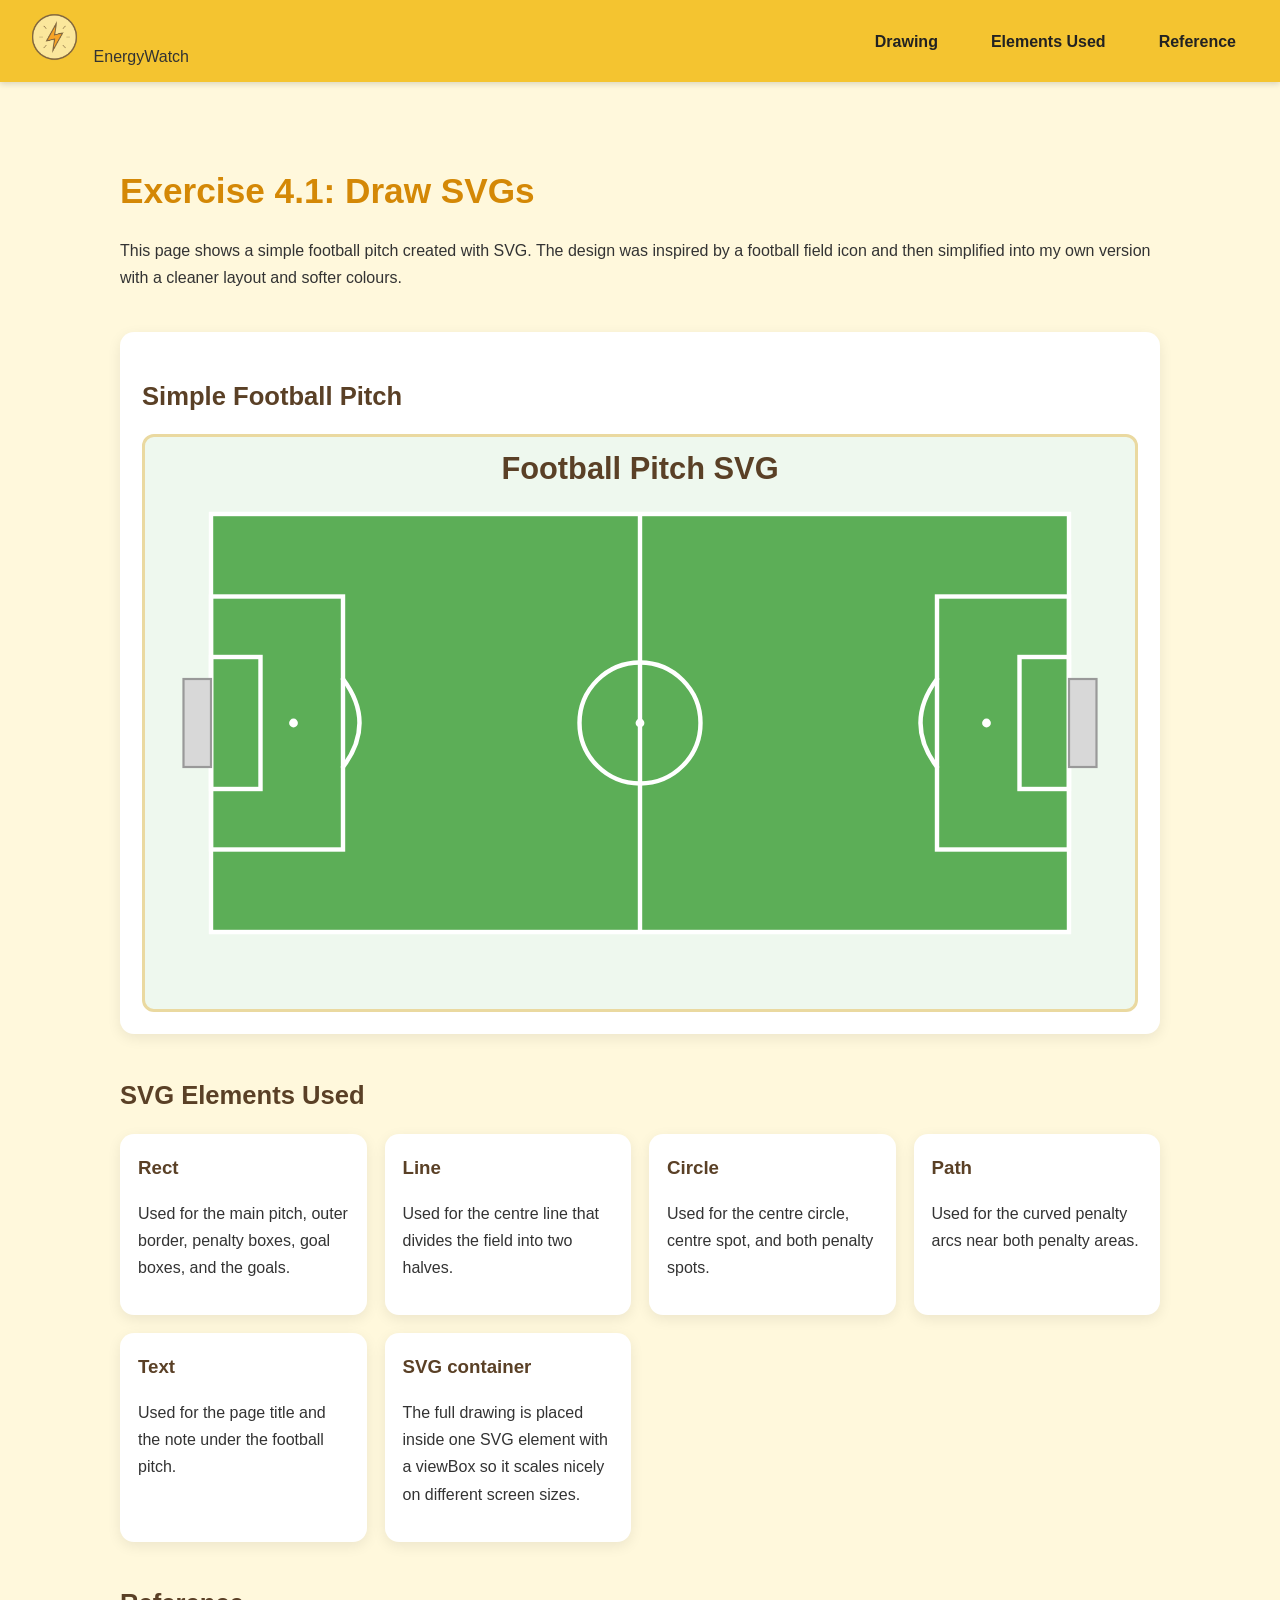
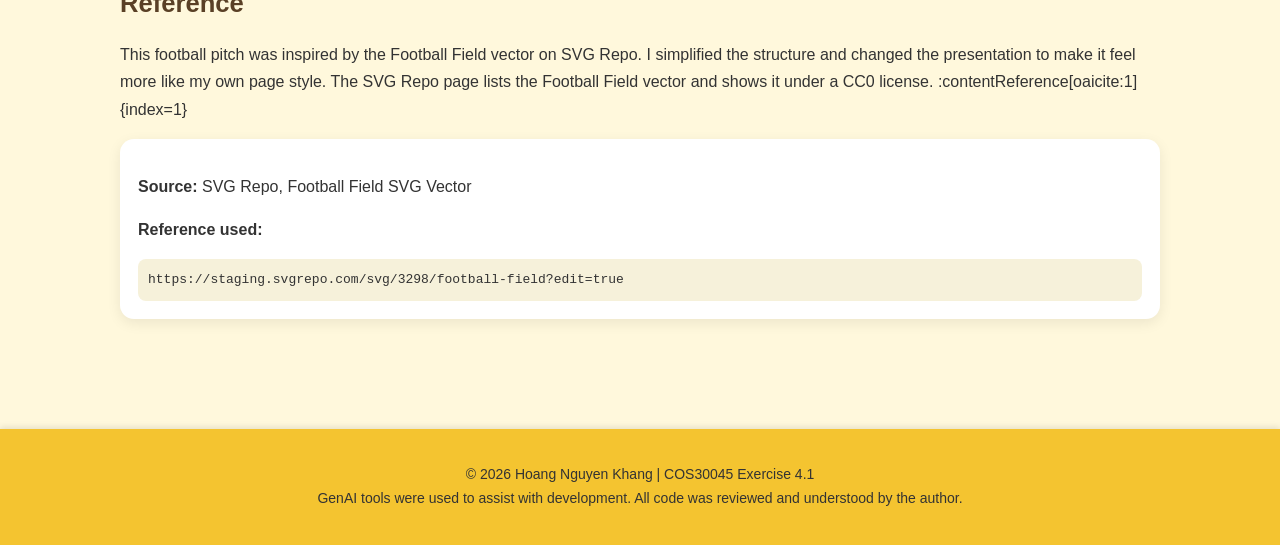
==== Exercise 4.1 (House)/index.html @ 91604069 "a" ====
<!DOCTYPE html>
<html lang="en">
<head>
  <meta charset="UTF-8">
  <meta name="viewport" content="width=device-width, initial-scale=1">
  <title>Exercise 4.1 Draw SVGs</title>
  <link rel="stylesheet" href="css/style.css">
</head>
<body>

<header>
  <nav class="navbar">
    <div class="logo" onclick="showPage('home')">
      <img src="images/PowerIcon.png" alt="Power Logo">
      <span>EnergyWatch</span>
    </div>

    <ul class="nav-links">
      <li><a href="#drawing">Drawing</a></li>
      <li><a href="#elements">Elements Used</a></li>
      <li><a href="#reference">Reference</a></li>
    </ul>
  </nav>
</header>

<main>
  <section class="intro-section">
    <h1>Exercise 4.1: Draw SVGs</h1>
    <p>
      This page shows a simple football pitch created with SVG. The design was
      inspired by a football field icon and then simplified into my own version
      with a cleaner layout and softer colours.
    </p>
  </section>

  <section id="drawing" class="scene-section">
    <div class="scene-card">
      <h2>Simple Football Pitch</h2>

      <svg viewBox="0 0 900 520" class="scene-svg" role="img" aria-labelledby="pitchTitle pitchDesc">
        <title id="pitchTitle">Simple football pitch drawing</title>
        <desc id="pitchDesc">
          A football pitch with grass, field lines, a centre line, centre circle,
          penalty areas, goal areas, penalty spots, goals, and title text.
        </desc>

        <!-- pitch background -->
        <rect x="60" y="70" width="780" height="380" class="pitch"></rect>

        <!-- outer border -->
        <rect x="60" y="70" width="780" height="380" class="field-line"></rect>

        <!-- centre line -->
        <line x1="450" y1="70" x2="450" y2="450" class="field-line"></line>

        <!-- centre circle -->
        <circle cx="450" cy="260" r="55" class="field-line"></circle>

        <!-- centre spot -->
        <circle cx="450" cy="260" r="4" class="spot"></circle>

        <!-- left penalty area -->
        <rect x="60" y="145" width="120" height="230" class="field-line"></rect>

        <!-- left goal box -->
        <rect x="60" y="200" width="45" height="120" class="field-line"></rect>

        <!-- left penalty spot -->
        <circle cx="135" cy="260" r="4" class="spot"></circle>

        <!-- right penalty area -->
        <rect x="720" y="145" width="120" height="230" class="field-line"></rect>

        <!-- right goal box -->
        <rect x="795" y="200" width="45" height="120" class="field-line"></rect>

        <!-- right penalty spot -->
        <circle cx="765" cy="260" r="4" class="spot"></circle>

        <!-- left goal -->
        <rect x="35" y="220" width="25" height="80" class="goal"></rect>

        <!-- right goal -->
        <rect x="840" y="220" width="25" height="80" class="goal"></rect>

        <!-- penalty arcs -->
        <path d="M 180 220 Q 210 260 180 300" class="arc-line"></path>
        <path d="M 720 220 Q 690 260 720 300" class="arc-line"></path>

        <!-- labels -->
        <text x="450" y="38" text-anchor="middle" class="scene-title">Football Pitch SVG</text>
        

      </svg>
    </div>
  </section>

  <section id="elements" class="elements-section">
    <h2>SVG Elements Used</h2>

    <div class="elements-grid">
      <div class="element-box">
        <h3>Rect</h3>
        <p>
          Used for the main pitch, outer border, penalty boxes, goal boxes,
          and the goals.
        </p>
      </div>

      <div class="element-box">
        <h3>Line</h3>
        <p>
          Used for the centre line that divides the field into two halves.
        </p>
      </div>

      <div class="element-box">
        <h3>Circle</h3>
        <p>
          Used for the centre circle, centre spot, and both penalty spots.
        </p>
      </div>

      <div class="element-box">
        <h3>Path</h3>
        <p>
          Used for the curved penalty arcs near both penalty areas.
        </p>
      </div>

      <div class="element-box">
        <h3>Text</h3>
        <p>
          Used for the page title and the note under the football pitch.
        </p>
      </div>

      <div class="element-box">
        <h3>SVG container</h3>
        <p>
          The full drawing is placed inside one SVG element with a viewBox so it
          scales nicely on different screen sizes.
        </p>
      </div>
    </div>
  </section>

  <section id="reference" class="notes-section">
    <h2>Reference</h2>
    <p>
      This football pitch was inspired by the Football Field vector on SVG Repo.
      I simplified the structure and changed the presentation to make it feel
      more like my own page style. The SVG Repo page lists the Football Field
      vector and shows it under a CC0 license. :contentReference[oaicite:1]{index=1}
    </p>

    <div class="reference-box">
      <p><strong>Source:</strong> SVG Repo, Football Field SVG Vector</p>
      <p><strong>Reference used:</strong></p>
      <code>https://staging.svgrepo.com/svg/3298/football-field?edit=true</code>
    </div>
  </section>
</main>

<footer>
  <p>
    © 2026 Hoang Nguyen Khang | COS30045 Exercise 4.1
    <br>
    GenAI tools were used to assist with development. All code was reviewed and understood by the author.
  </p>
</footer>

</body>
</html>
---- Exercise 4.1 (House)/css/style.css ----
:root {
  --bg-main: #fff8dc;
  --gold: #f4c430;
  --gold-light: #ffdd57;
  --text-main: #333;
  --white: #ffffff;
  --pitch-green: #5cae57;
  --pitch-dark: #3b7d37;
  --line-white: #ffffff;
  --goal-grey: #d8d8d8;
  --brown: #5a4026;
}

* {
  box-sizing: border-box;
}

body {
  margin: 0;
  font-family: "Segoe UI", Arial, sans-serif;
  background-color: var(--bg-main);
  color: var(--text-main);
  line-height: 1.7;
}

.navbar {
  display: flex;
  justify-content: space-between;
  align-items: center;
  background-color: #f4c430;
  padding: 12px 30px;
  box-shadow: 0 2px 6px rgba(0,0,0,0.15);
}

.logo img {
  height: 50px;
  width: auto;
  margin-right: 10px;
}

.nav-links {
  list-style: none;
  display: flex;
  gap: 25px;
  margin: 0;
  padding: 0;
}

.nav-links li a {
  text-decoration: none;
  color: #222;
  display: inline-block;
  padding: 8px 14px;
  border-radius: 8px;
  font-weight: 600;
  transition: background 0.3s, transform 0.2s;
}

.nav-links li a:hover {
  background-color: var(--gold-light);
  transform: translateY(-2px);
}

main {
  max-width: 1100px;
  margin: 0 auto;
  padding: 50px 30px 70px;
}

.intro-section,
.scene-section,
.elements-section,
.notes-section {
  margin-bottom: 40px;
}

h1 {
  color: #d48806;
  margin-bottom: 16px;
  font-size: 2.2rem;
}

h2 {
  color: var(--brown);
  margin-bottom: 16px;
  font-size: 1.6rem;
}

h3 {
  color: var(--brown);
  margin-top: 0;
  margin-bottom: 10px;
}

.scene-card,
.element-box,
.reference-box {
  background: var(--white);
  border-radius: 14px;
  box-shadow: 0 4px 14px rgba(0, 0, 0, 0.08);
}

.scene-card {
  padding: 22px;
}

.scene-svg {
  width: 100%;
  height: auto;
  display: block;
  border-radius: 12px;
  border: 3px solid #ead9a0;
  background: #eef8ee;
}

.elements-grid {
  display: grid;
  grid-template-columns: repeat(auto-fit, minmax(240px, 1fr));
  gap: 18px;
}

.element-box {
  padding: 18px;
}

.reference-box {
  padding: 18px;
  margin-top: 16px;
}

.reference-box code {
  display: block;
  margin-top: 8px;
  padding: 10px;
  background: #f6f1da;
  border-radius: 8px;
  word-break: break-all;
}

footer {
  background-color: var(--gold);
  text-align: center;
  padding: 20px;
  font-size: 14px;
  box-shadow: 0 -2px 6px rgba(0, 0, 0, 0.1);
}

/* SVG styles */
.pitch {
  fill: var(--pitch-green);
  stroke: var(--pitch-dark);
  stroke-width: 3;
}

.field-line {
  fill: none;
  stroke: var(--line-white);
  stroke-width: 4;
}

.arc-line {
  fill: none;
  stroke: var(--line-white);
  stroke-width: 4;
  stroke-linecap: round;
}

.spot {
  fill: var(--line-white);
}

.goal {
  fill: var(--goal-grey);
  stroke: #999;
  stroke-width: 2;
}

.scene-title {
  font-size: 28px;
  font-weight: bold;
  fill: var(--brown);
}

.small-note {
  font-size: 14px;
  fill: var(--brown);
}

@media (max-width: 768px) {
  .navbar {
    flex-direction: column;
    gap: 12px;
  }

  .nav-links {
    gap: 10px;
    flex-wrap: wrap;
    justify-content: center;
  }

  main {
    padding: 30px 16px 50px;
  }

  h1 {
    font-size: 1.9rem;
  }

  h2 {
    font-size: 1.3rem;
  }

  .scene-card {
    padding: 14px;
  }
}
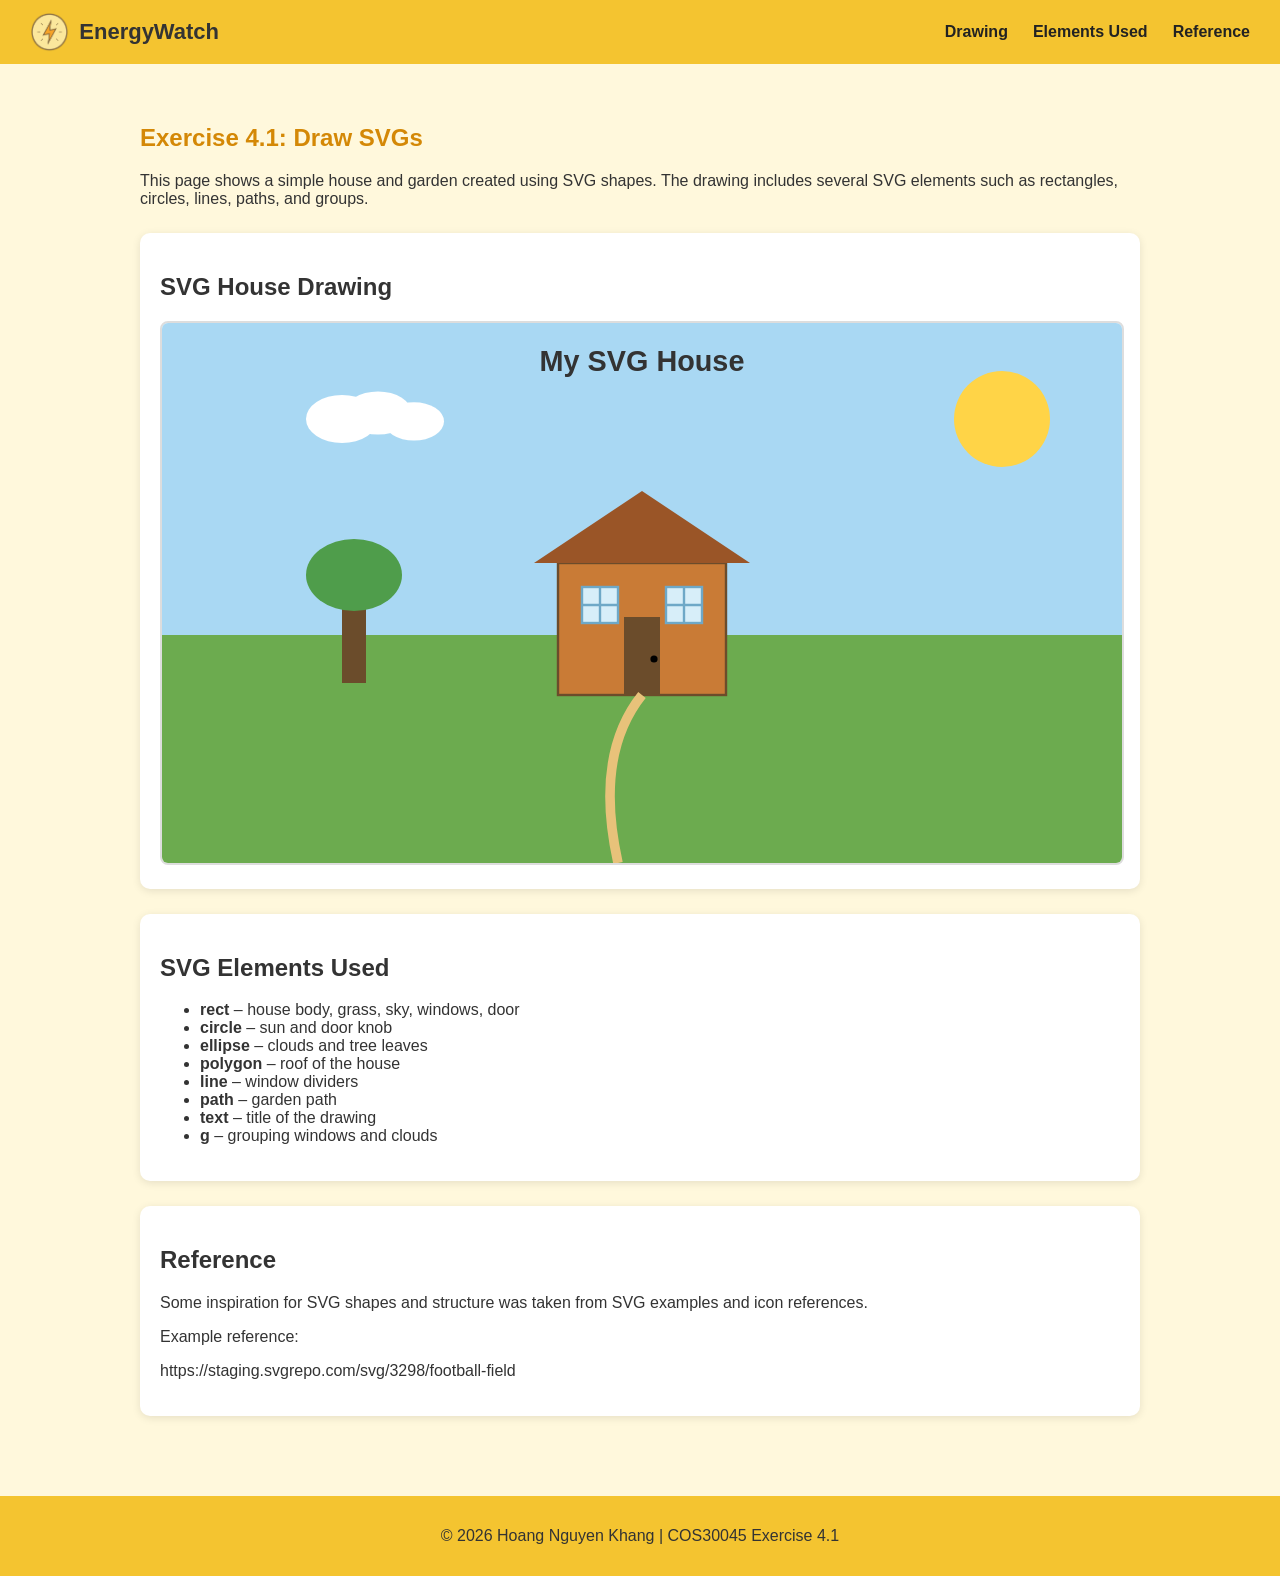
==== commit dc5d90fe: "Exercise 4.1" ====
--- a/Exercise 4.1 (House)/index.html
+++ b/Exercise 4.1 (House)/index.html
@@ -1,17 +1,18 @@
 <!DOCTYPE html>
 <html lang="en">
 <head>
-  <meta charset="UTF-8">
-  <meta name="viewport" content="width=device-width, initial-scale=1">
-  <title>Exercise 4.1 Draw SVGs</title>
-  <link rel="stylesheet" href="css/style.css">
+<meta charset="UTF-8">
+<meta name="viewport" content="width=device-width, initial-scale=1">
+<title>Exercise 4.1 SVG Drawing</title>
+<link rel="stylesheet" href="css/style.css">
 </head>
+
 <body>
 
 <header>
   <nav class="navbar">
-    <div class="logo" onclick="showPage('home')">
-      <img src="images/PowerIcon.png" alt="Power Logo">
+    <div class="logo">
+      <img src="images/PowerIcon.png" alt="logo">
       <span>EnergyWatch</span>
     </div>
 
@@ -24,150 +25,124 @@
 </header>
 
 <main>
-  <section class="intro-section">
-    <h1>Exercise 4.1: Draw SVGs</h1>
-    <p>
-      This page shows a simple football pitch created with SVG. The design was
-      inspired by a football field icon and then simplified into my own version
-      with a cleaner layout and softer colours.
-    </p>
-  </section>
 
-  <section id="drawing" class="scene-section">
-    <div class="scene-card">
-      <h2>Simple Football Pitch</h2>
+<section class="intro">
+<h1>Exercise 4.1: Draw SVGs</h1>
+<p>
+This page shows a simple house and garden created using SVG shapes.
+The drawing includes several SVG elements such as rectangles, circles,
+lines, paths, and groups.
+</p>
+</section>
 
-      <svg viewBox="0 0 900 520" class="scene-svg" role="img" aria-labelledby="pitchTitle pitchDesc">
-        <title id="pitchTitle">Simple football pitch drawing</title>
-        <desc id="pitchDesc">
-          A football pitch with grass, field lines, a centre line, centre circle,
-          penalty areas, goal areas, penalty spots, goals, and title text.
-        </desc>
+<section id="drawing" class="card">
 
-        <!-- pitch background -->
-        <rect x="60" y="70" width="780" height="380" class="pitch"></rect>
+<h2>SVG House Drawing</h2>
 
-        <!-- outer border -->
-        <rect x="60" y="70" width="780" height="380" class="field-line"></rect>
+<svg viewBox="0 0 800 450" class="scene">
 
-        <!-- centre line -->
-        <line x1="450" y1="70" x2="450" y2="450" class="field-line"></line>
+<!-- sky -->
+<rect x="0" y="0" width="800" height="260" class="sky"></rect>
 
-        <!-- centre circle -->
-        <circle cx="450" cy="260" r="55" class="field-line"></circle>
+<!-- grass -->
+<rect x="0" y="260" width="800" height="190" class="grass"></rect>
 
-        <!-- centre spot -->
-        <circle cx="450" cy="260" r="4" class="spot"></circle>
+<!-- sun -->
+<circle cx="700" cy="80" r="40" class="sun"></circle>
 
-        <!-- left penalty area -->
-        <rect x="60" y="145" width="120" height="230" class="field-line"></rect>
+<!-- clouds -->
+<g class="cloud">
+  <ellipse cx="150" cy="80" rx="30" ry="20"></ellipse>
+  <ellipse cx="180" cy="75" rx="28" ry="18"></ellipse>
+  <ellipse cx="210" cy="82" rx="25" ry="16"></ellipse>
+</g>
 
-        <!-- left goal box -->
-        <rect x="60" y="200" width="45" height="120" class="field-line"></rect>
+<!-- house body -->
+<rect x="330" y="200" width="140" height="110" class="house"></rect>
 
-        <!-- left penalty spot -->
-        <circle cx="135" cy="260" r="4" class="spot"></circle>
+<!-- roof -->
+<polygon points="310,200 400,140 490,200" class="roof"></polygon>
 
-        <!-- right penalty area -->
-        <rect x="720" y="145" width="120" height="230" class="field-line"></rect>
+<!-- door -->
+<rect x="385" y="245" width="30" height="65" class="door"></rect>
 
-        <!-- right goal box -->
-        <rect x="795" y="200" width="45" height="120" class="field-line"></rect>
+<!-- door knob -->
+<circle cx="410" cy="280" r="3" class="knob"></circle>
 
-        <!-- right penalty spot -->
-        <circle cx="765" cy="260" r="4" class="spot"></circle>
+<!-- windows -->
+<g class="window-group">
 
-        <!-- left goal -->
-        <rect x="35" y="220" width="25" height="80" class="goal"></rect>
+<rect x="350" y="220" width="30" height="30" class="window"></rect>
+<line x1="365" y1="220" x2="365" y2="250"></line>
+<line x1="350" y1="235" x2="380" y2="235"></line>
 
-        <!-- right goal -->
-        <rect x="840" y="220" width="25" height="80" class="goal"></rect>
+<rect x="420" y="220" width="30" height="30" class="window"></rect>
+<line x1="435" y1="220" x2="435" y2="250"></line>
+<line x1="420" y1="235" x2="450" y2="235"></line>
 
-        <!-- penalty arcs -->
-        <path d="M 180 220 Q 210 260 180 300" class="arc-line"></path>
-        <path d="M 720 220 Q 690 260 720 300" class="arc-line"></path>
+</g>
 
-        <!-- labels -->
-        <text x="450" y="38" text-anchor="middle" class="scene-title">Football Pitch SVG</text>
-        
+<!-- tree -->
+<rect x="150" y="230" width="20" height="70" class="tree-trunk"></rect>
 
-      </svg>
-    </div>
-  </section>
+<ellipse cx="160" cy="210" rx="40" ry="30" class="tree-top"></ellipse>
 
-  <section id="elements" class="elements-section">
-    <h2>SVG Elements Used</h2>
+<!-- path -->
+<path d="M 400 310 Q 360 360 380 450" class="path"></path>
 
-    <div class="elements-grid">
-      <div class="element-box">
-        <h3>Rect</h3>
-        <p>
-          Used for the main pitch, outer border, penalty boxes, goal boxes,
-          and the goals.
-        </p>
-      </div>
+<!-- title -->
+<text x="400" y="40" text-anchor="middle" class="title">
+My SVG House
+</text>
 
-      <div class="element-box">
-        <h3>Line</h3>
-        <p>
-          Used for the centre line that divides the field into two halves.
-        </p>
-      </div>
+</svg>
 
-      <div class="element-box">
-        <h3>Circle</h3>
-        <p>
-          Used for the centre circle, centre spot, and both penalty spots.
-        </p>
-      </div>
+</section>
 
-      <div class="element-box">
-        <h3>Path</h3>
-        <p>
-          Used for the curved penalty arcs near both penalty areas.
-        </p>
-      </div>
 
-      <div class="element-box">
-        <h3>Text</h3>
-        <p>
-          Used for the page title and the note under the football pitch.
-        </p>
-      </div>
+<section id="elements" class="card">
 
-      <div class="element-box">
-        <h3>SVG container</h3>
-        <p>
-          The full drawing is placed inside one SVG element with a viewBox so it
-          scales nicely on different screen sizes.
-        </p>
-      </div>
-    </div>
-  </section>
+<h2>SVG Elements Used</h2>
 
-  <section id="reference" class="notes-section">
-    <h2>Reference</h2>
-    <p>
-      This football pitch was inspired by the Football Field vector on SVG Repo.
-      I simplified the structure and changed the presentation to make it feel
-      more like my own page style. The SVG Repo page lists the Football Field
-      vector and shows it under a CC0 license. :contentReference[oaicite:1]{index=1}
-    </p>
+<ul>
+<li><strong>rect</strong> – house body, grass, sky, windows, door</li>
+<li><strong>circle</strong> – sun and door knob</li>
+<li><strong>ellipse</strong> – clouds and tree leaves</li>
+<li><strong>polygon</strong> – roof of the house</li>
+<li><strong>line</strong> – window dividers</li>
+<li><strong>path</strong> – garden path</li>
+<li><strong>text</strong> – title of the drawing</li>
+<li><strong>g</strong> – grouping windows and clouds</li>
+</ul>
 
-    <div class="reference-box">
-      <p><strong>Source:</strong> SVG Repo, Football Field SVG Vector</p>
-      <p><strong>Reference used:</strong></p>
-      <code>https://staging.svgrepo.com/svg/3298/football-field?edit=true</code>
-    </div>
-  </section>
+</section>
+
+
+<section id="reference" class="card">
+
+<h2>Reference</h2>
+
+<p>
+Some inspiration for SVG shapes and structure was taken from SVG examples
+and icon references.
+</p>
+
+<p>
+Example reference:
+</p>
+
+<p>
+https://staging.svgrepo.com/svg/3298/football-field
+</p>
+
+</section>
+
 </main>
 
 <footer>
-  <p>
-    © 2026 Hoang Nguyen Khang | COS30045 Exercise 4.1
-    <br>
-    GenAI tools were used to assist with development. All code was reviewed and understood by the author.
-  </p>
+<p>
+© 2026 Hoang Nguyen Khang | COS30045 Exercise 4.1
+</p>
 </footer>
 
 </body>
--- a/Exercise 4.1 (House)/css/style.css
+++ b/Exercise 4.1 (House)/css/style.css
@@ -1,216 +1,150 @@
-:root {
-  --bg-main: #fff8dc;
-  --gold: #f4c430;
-  --gold-light: #ffdd57;
-  --text-main: #333;
-  --white: #ffffff;
-  --pitch-green: #5cae57;
-  --pitch-dark: #3b7d37;
-  --line-white: #ffffff;
-  --goal-grey: #d8d8d8;
-  --brown: #5a4026;
+body{
+margin:0;
+font-family:Segoe UI, Arial, sans-serif;
+background:#fff8dc;
+color:#333;
 }
 
-* {
-  box-sizing: border-box;
+/* navbar */
+
+.navbar{
+display:flex;
+justify-content:space-between;
+align-items:center;
+background:#f4c430;
+padding:12px 30px;
 }
 
-body {
-  margin: 0;
-  font-family: "Segoe UI", Arial, sans-serif;
-  background-color: var(--bg-main);
-  color: var(--text-main);
-  line-height: 1.7;
+.logo{
+display:flex;
+align-items:center;
+font-size:22px;
+font-weight:bold;
 }
 
-.navbar {
-  display: flex;
-  justify-content: space-between;
-  align-items: center;
-  background-color: #f4c430;
-  padding: 12px 30px;
-  box-shadow: 0 2px 6px rgba(0,0,0,0.15);
+.logo img{
+height:40px;
+margin-right:10px;
 }
 
-.logo img {
-  height: 50px;
-  width: auto;
-  margin-right: 10px;
+.nav-links{
+list-style:none;
+display:flex;
+gap:25px;
+margin:0;
+padding:0;
 }
 
-.nav-links {
-  list-style: none;
-  display: flex;
-  gap: 25px;
-  margin: 0;
-  padding: 0;
+.nav-links a{
+text-decoration:none;
+color:#222;
+font-weight:600;
 }
 
-.nav-links li a {
-  text-decoration: none;
-  color: #222;
-  display: inline-block;
-  padding: 8px 14px;
-  border-radius: 8px;
-  font-weight: 600;
-  transition: background 0.3s, transform 0.2s;
+.nav-links a:hover{
+color:#000;
 }
 
-.nav-links li a:hover {
-  background-color: var(--gold-light);
-  transform: translateY(-2px);
+/* main layout */
+
+main{
+padding:40px 60px;
+max-width:1000px;
+margin:auto;
 }
 
-main {
-  max-width: 1100px;
-  margin: 0 auto;
-  padding: 50px 30px 70px;
+h1{
+color:#d48806;
 }
 
-.intro-section,
-.scene-section,
-.elements-section,
-.notes-section {
-  margin-bottom: 40px;
+.card{
+background:white;
+padding:20px;
+margin-top:25px;
+border-radius:10px;
+box-shadow:0 2px 8px rgba(0,0,0,0.1);
 }
 
-h1 {
-  color: #d48806;
-  margin-bottom: 16px;
-  font-size: 2.2rem;
+/* svg */
+
+.scene{
+width:100%;
+border:2px solid #ddd;
+border-radius:8px;
 }
 
-h2 {
-  color: var(--brown);
-  margin-bottom: 16px;
-  font-size: 1.6rem;
+/* svg colors */
+
+.sky{
+fill:#a9d8f3;
 }
 
-h3 {
-  color: var(--brown);
-  margin-top: 0;
-  margin-bottom: 10px;
+.grass{
+fill:#6cab4f;
 }
 
-.scene-card,
-.element-box,
-.reference-box {
-  background: var(--white);
-  border-radius: 14px;
-  box-shadow: 0 4px 14px rgba(0, 0, 0, 0.08);
+.sun{
+fill:#ffd447;
 }
 
-.scene-card {
-  padding: 22px;
+.cloud ellipse{
+fill:white;
 }
 
-.scene-svg {
-  width: 100%;
-  height: auto;
-  display: block;
-  border-radius: 12px;
-  border: 3px solid #ead9a0;
-  background: #eef8ee;
+.house{
+fill:#c97b36;
+stroke:#6b4c2b;
+stroke-width:2;
 }
 
-.elements-grid {
-  display: grid;
-  grid-template-columns: repeat(auto-fit, minmax(240px, 1fr));
-  gap: 18px;
+.roof{
+fill:#9a5527;
 }
 
-.element-box {
-  padding: 18px;
+.door{
+fill:#6b4c2b;
 }
 
-.reference-box {
-  padding: 18px;
-  margin-top: 16px;
+.knob{
+fill:black;
 }
 
-.reference-box code {
-  display: block;
-  margin-top: 8px;
-  padding: 10px;
-  background: #f6f1da;
-  border-radius: 8px;
-  word-break: break-all;
+.window{
+fill:#d7eef9;
+stroke:#6ea8c7;
+stroke-width:2;
 }
 
-footer {
-  background-color: var(--gold);
-  text-align: center;
-  padding: 20px;
-  font-size: 14px;
-  box-shadow: 0 -2px 6px rgba(0, 0, 0, 0.1);
+.window-group line{
+stroke:#6ea8c7;
+stroke-width:2;
 }
 
-/* SVG styles */
-.pitch {
-  fill: var(--pitch-green);
-  stroke: var(--pitch-dark);
-  stroke-width: 3;
+.tree-trunk{
+fill:#6b4c2b;
 }
 
-.field-line {
-  fill: none;
-  stroke: var(--line-white);
-  stroke-width: 4;
+.tree-top{
+fill:#4f9d4b;
 }
 
-.arc-line {
-  fill: none;
-  stroke: var(--line-white);
-  stroke-width: 4;
-  stroke-linecap: round;
+.path{
+fill:none;
+stroke:#e8c27a;
+stroke-width:8;
 }
 
-.spot {
-  fill: var(--line-white);
+.title{
+font-size:24px;
+font-weight:bold;
+fill:#333;
 }
 
-.goal {
-  fill: var(--goal-grey);
-  stroke: #999;
-  stroke-width: 2;
-}
+/* footer */
 
-.scene-title {
-  font-size: 28px;
-  font-weight: bold;
-  fill: var(--brown);
-}
-
-.small-note {
-  font-size: 14px;
-  fill: var(--brown);
-}
-
-@media (max-width: 768px) {
-  .navbar {
-    flex-direction: column;
-    gap: 12px;
-  }
-
-  .nav-links {
-    gap: 10px;
-    flex-wrap: wrap;
-    justify-content: center;
-  }
-
-  main {
-    padding: 30px 16px 50px;
-  }
-
-  h1 {
-    font-size: 1.9rem;
-  }
-
-  h2 {
-    font-size: 1.3rem;
-  }
-
-  .scene-card {
-    padding: 14px;
-  }
+footer{
+background:#f4c430;
+text-align:center;
+padding:15px;
+margin-top:40px;
 }
